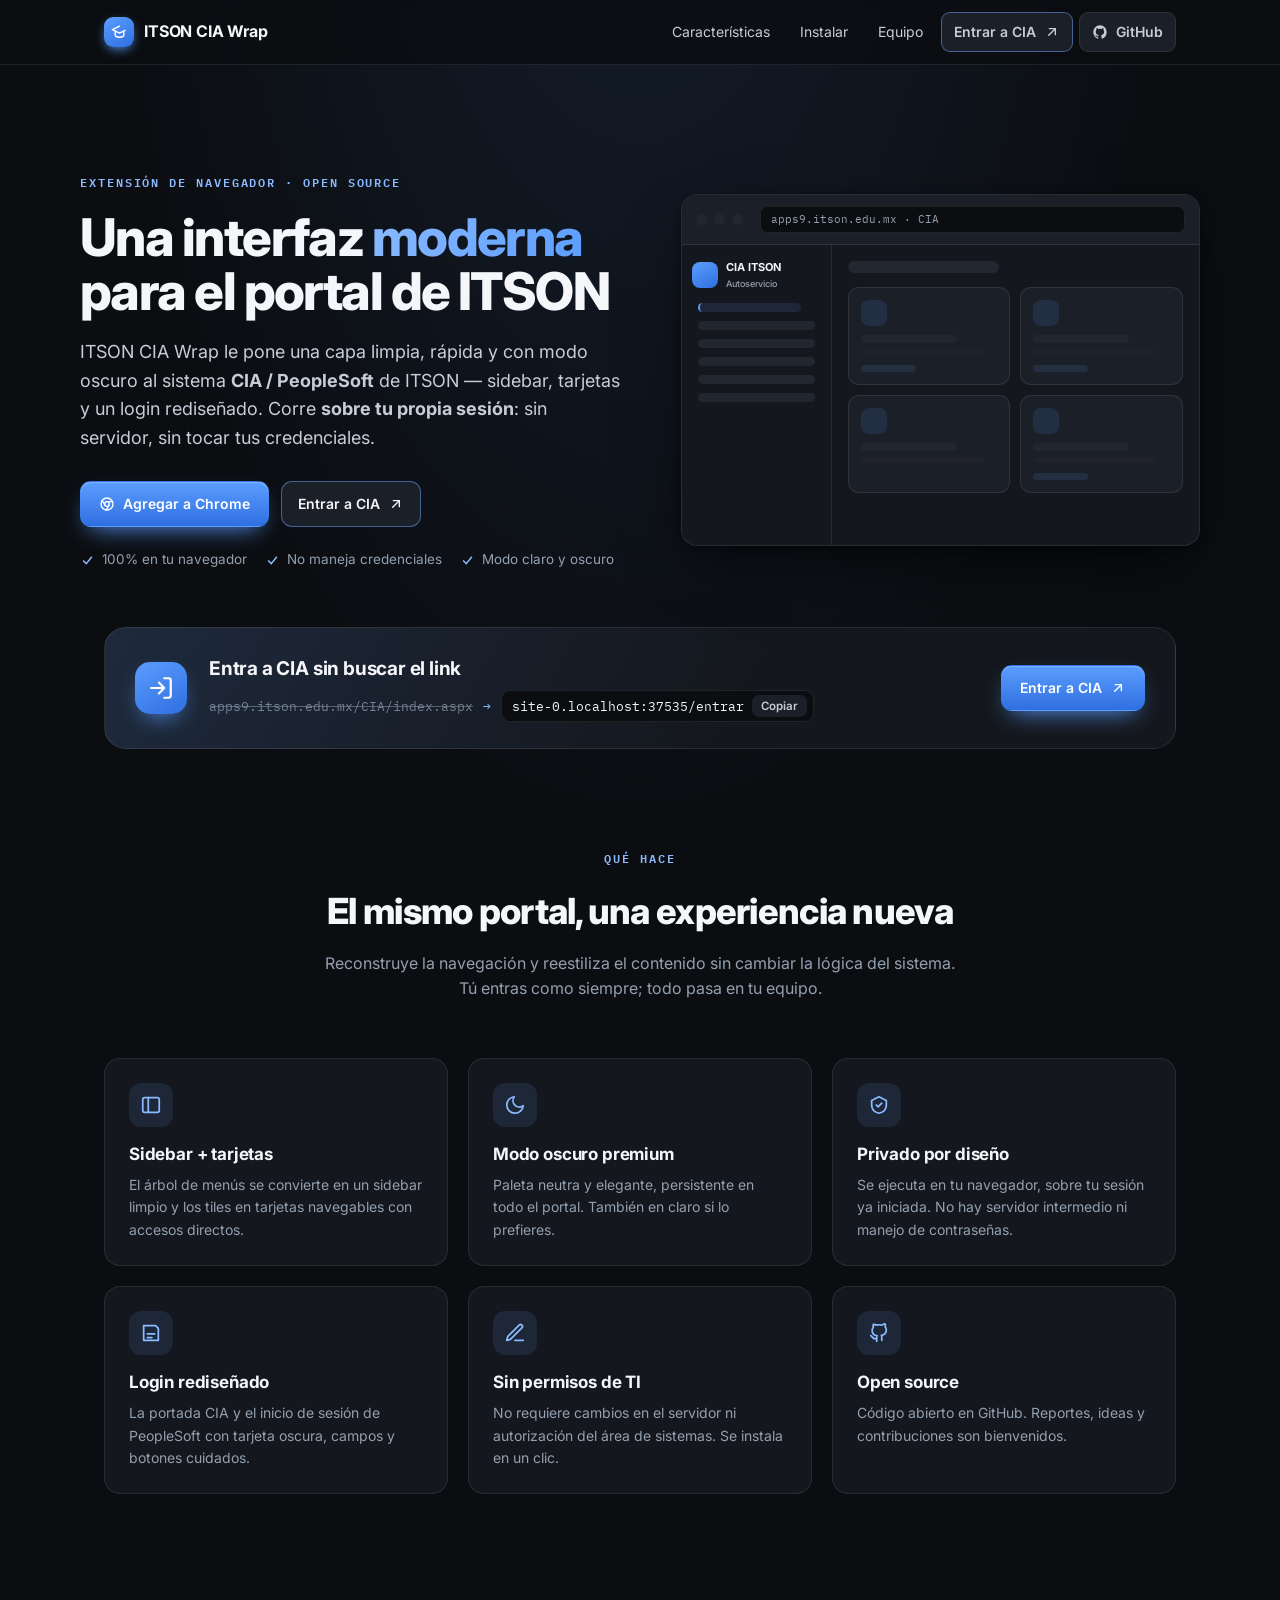
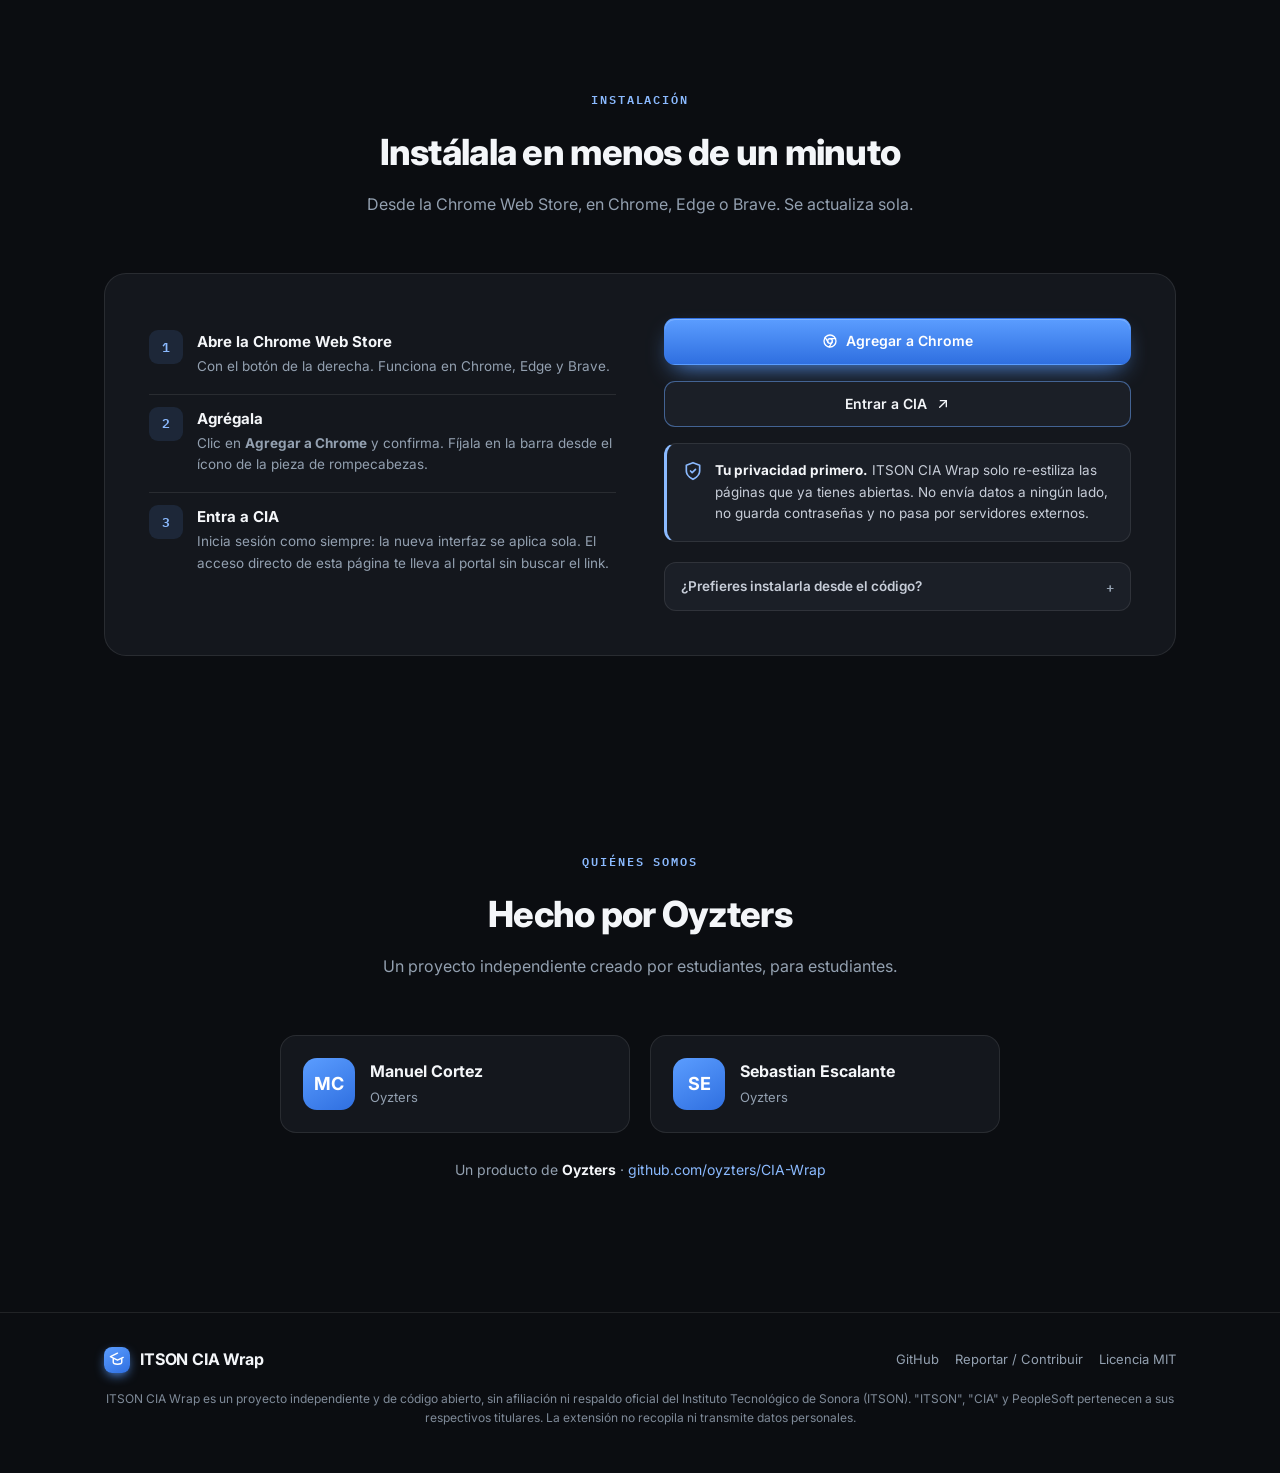
==== index.html @ dd28fa19 "Landing: instalar desde la Chrome Web Store y acceso directo al portal - "Agregar a Chrome" abre la " ====
<!doctype html>
<html lang="es">
<head>
<meta charset="utf-8">
<meta name="viewport" content="width=device-width, initial-scale=1">
<title>ITSON CIA Wrap — Interfaz moderna para el portal de ITSON</title>
<meta name="description" content="Extensión de navegador que le pone una interfaz limpia, rápida y con modo oscuro al sistema CIA / PeopleSoft de ITSON. Corre sobre tu propia sesión: sin servidor, sin credenciales. Open source por Oyzters.">
<meta property="og:title" content="ITSON CIA Wrap — Interfaz moderna para el portal de ITSON">
<meta property="og:description" content="Una capa limpia y con modo oscuro sobre el portal CIA / PeopleSoft de ITSON. 100% en tu navegador, open source.">
<meta property="og:type" content="website">
<meta property="og:url" content="https://cia.potronet.com/">
<link rel="canonical" href="https://cia.potronet.com/">
<link rel="preconnect" href="https://fonts.googleapis.com">
<link rel="preconnect" href="https://fonts.gstatic.com" crossorigin>
<link href="https://fonts.googleapis.com/css2?family=Inter:wght@400;500;600;700;800&family=IBM+Plex+Mono:wght@500;600&display=swap" rel="stylesheet">
<style>
  :root{
    --bg:#0b0d11; --surface:#14171d; --surface2:#1b1f27; --surface3:#22262f;
    --ink:#f4f6f9; --ink2:#c7cdd8; --muted:#93a0b0; --line:rgba(255,255,255,.09); --line2:rgba(255,255,255,.16);
    --brand:#5b9dff; --brand2:#8bbaff; --brand-deep:#2f6fe0; --soft:rgba(91,157,255,.12);
    --ok:#8bbaff;
    --radius:16px;
    --sans:'Inter',system-ui,-apple-system,'Segoe UI',Roboto,sans-serif;
    --mono:'IBM Plex Mono',ui-monospace,Menlo,Consolas,monospace;
    --shadow:0 2px 8px rgba(0,0,0,.4), 0 24px 60px -18px rgba(0,0,0,.7);
  }
  *{box-sizing:border-box}
  html{scroll-behavior:smooth}
  body{margin:0; background:var(--bg); color:var(--ink); font-family:var(--sans); line-height:1.6;
    -webkit-font-smoothing:antialiased; overflow-x:hidden;
    background-image:radial-gradient(60% 50% at 50% -8%, rgba(91,157,255,.12), transparent 70%);}
  a{color:inherit; text-decoration:none}
  .wrap{max-width:1120px; margin:0 auto; padding-inline:24px}
  .eyebrow{font-family:var(--mono); font-size:12px; font-weight:600; letter-spacing:.16em; text-transform:uppercase; color:var(--brand2)}

  /* nav */
  header.nav{position:sticky; top:0; z-index:50; backdrop-filter:blur(10px);
    background:color-mix(in srgb, var(--bg) 82%, transparent); border-bottom:1px solid var(--line)}
  .nav-in{display:flex; align-items:center; gap:16px; height:64px}
  .brand{display:flex; align-items:center; gap:10px; font-weight:700; letter-spacing:-.01em; font-size:16px}
  .brand .mk{width:30px; height:30px; border-radius:9px; display:grid; place-items:center; color:#fff;
    background:linear-gradient(150deg,var(--brand),var(--brand-deep)); box-shadow:0 4px 12px -3px var(--brand)}
  .brand .mk svg{width:17px;height:17px}
  .nav-links{margin-left:auto; display:flex; align-items:center; gap:6px}
  .nav-links a{padding:8px 12px; border-radius:9px; font-size:14px; color:var(--ink2)}
  .nav-links a:hover{background:var(--surface2); color:var(--ink)}
  .btn{display:inline-flex; align-items:center; gap:8px; border-radius:11px; font-weight:600; font-size:14px; cursor:pointer; border:1px solid transparent; transition:transform .12s, filter .12s, background .12s, border-color .12s}
  .btn svg{width:16px;height:16px}
  .btn-primary{background:linear-gradient(180deg,var(--brand),var(--brand-deep)); color:#fff; padding:11px 18px;
    box-shadow:0 10px 24px -10px var(--brand), inset 0 1px 0 rgba(255,255,255,.22)}
  .btn-primary:hover{filter:brightness(1.06); transform:translateY(-1px)}
  .btn-ghost{background:var(--surface2); color:var(--ink); border-color:var(--line); padding:11px 16px}
  .btn-ghost:hover{border-color:var(--line2)}

  /* hero */
  .hero{padding:104px 0 84px; display:grid; grid-template-columns:1.05fr 1fr; gap:56px; align-items:center}
  .hero h1{font-size:clamp(32px,4.6vw,52px); line-height:1.05; letter-spacing:-.03em; margin:16px 0 0; font-weight:800; text-wrap:balance}
  .hero h1 .g{background:linear-gradient(120deg,var(--brand2),var(--brand)); -webkit-background-clip:text; background-clip:text; color:transparent}
  .hero p.lead{color:var(--ink2); font-size:18px; margin:18px 0 28px; max-width:52ch}
  .hero .cta{display:flex; gap:12px; flex-wrap:wrap}
  .hero .tags{display:flex; gap:18px; flex-wrap:wrap; margin-top:22px; color:var(--muted); font-size:13.5px}
  .hero .tags span{display:inline-flex; align-items:center; gap:7px}
  .hero .tags svg{width:15px; height:15px; color:var(--ok)}

  /* mockup */
  .mock{background:var(--surface); border:1px solid var(--line); border-radius:16px; overflow:hidden; box-shadow:var(--shadow)}
  .mock .bar{display:flex; align-items:center; gap:7px; padding:11px 14px; border-bottom:1px solid var(--line); background:var(--surface2)}
  .mock .bar i{width:11px;height:11px;border-radius:50%;background:var(--surface3); display:block}
  .mock .bar .url{margin-left:10px; font-family:var(--mono); font-size:11px; color:var(--muted); background:var(--bg); border:1px solid var(--line); border-radius:7px; padding:4px 10px; flex:1}
  .mock .app{display:grid; grid-template-columns:150px 1fr; min-height:300px}
  .mock .side{border-right:1px solid var(--line); padding:14px 10px; background:var(--surface)}
  .mock .side .b{display:flex; align-items:center; gap:8px; margin-bottom:12px}
  .mock .side .b .l{width:26px;height:26px;border-radius:8px;background:linear-gradient(150deg,var(--brand),var(--brand-deep))}
  .mock .side .b .t{font-size:11px;font-weight:700}
  .mock .side .b .t small{display:block; color:var(--muted); font-weight:500; font-size:9px}
  .mock .side .i{height:9px; border-radius:5px; background:var(--surface3); margin:9px 6px}
  .mock .side .i.on{background:var(--soft); border-left:2px solid var(--brand); width:80%}
  .mock .main{padding:16px}
  .mock .main .h{height:12px; width:45%; border-radius:6px; background:var(--surface3); margin-bottom:14px}
  .mock .cards{display:grid; grid-template-columns:1fr 1fr; gap:10px}
  .mock .card{background:var(--surface2); border:1px solid var(--line); border-radius:11px; padding:12px}
  .mock .card .ic{width:26px;height:26px;border-radius:8px;background:var(--soft); margin-bottom:9px}
  .mock .card .l1{height:8px;width:70%;border-radius:4px;background:var(--surface3); margin-bottom:6px}
  .mock .card .l2{height:6px;width:90%;border-radius:4px;background:var(--surface3); opacity:.6}
  .mock .card .chip{height:7px;width:40%;border-radius:4px;background:var(--soft); margin-top:10px}

  /* sections */
  section{padding:96px 0}
  .sec-head{text-align:center; max-width:640px; margin:0 auto 56px}
  .sec-head h2{font-size:clamp(26px,3.4vw,36px); letter-spacing:-.02em; margin:12px 0 10px; font-weight:800; text-wrap:balance}
  .sec-head p{color:var(--muted); font-size:16px; margin:0}

  .features{display:grid; grid-template-columns:repeat(3,1fr); gap:20px}
  .feat{background:var(--surface); border:1px solid var(--line); border-radius:var(--radius); padding:24px; transition:border-color .15s, transform .15s}
  .feat:hover{border-color:var(--line2); transform:translateY(-3px)}
  .feat .fi{width:44px; height:44px; border-radius:12px; display:grid; place-items:center; background:var(--soft); color:var(--brand2); margin-bottom:14px}
  .feat .fi svg{width:22px; height:22px}
  .feat h3{margin:0 0 6px; font-size:17px; letter-spacing:-.01em}
  .feat p{margin:0; color:var(--muted); font-size:14px}

  /* install */
  .install{background:var(--surface); border:1px solid var(--line); border-radius:22px; padding:44px; display:grid; grid-template-columns:1fr 1fr; gap:48px}
  .steps{counter-reset:s; display:flex; flex-direction:column; gap:4px}
  .step{display:grid; grid-template-columns:34px 1fr; gap:14px; padding:12px 0; border-top:1px solid var(--line)}
  .step:first-child{border-top:none}
  .step::before{counter-increment:s; content:counter(s); font-family:var(--mono); font-weight:600; font-size:13px; color:var(--brand2);
    width:34px; height:34px; display:grid; place-items:center; background:var(--soft); border-radius:9px}
  .step h4{margin:0 0 2px; font-size:15px}
  .step p{margin:0; color:var(--muted); font-size:13.5px}
  .step code{font-family:var(--mono); font-size:12px; background:var(--bg); border:1px solid var(--line); border-radius:6px; padding:1px 6px; color:var(--brand2)}
  .install .aside{display:flex; flex-direction:column; justify-content:center; gap:16px}
  .install .note{display:flex; gap:12px; background:var(--surface2); border:1px solid var(--line); border-left:3px solid var(--ok); border-radius:12px; padding:16px}
  .install .note svg{width:20px;height:20px;color:var(--ok); flex:0 0 auto; margin-top:1px}
  .install .note p{margin:0; font-size:13.5px; color:var(--ink2)}
  .install .note b{color:var(--ink)}

  /* team */
  .team{display:grid; grid-template-columns:repeat(2,1fr); gap:20px; max-width:720px; margin:0 auto}
  .member{background:var(--surface); border:1px solid var(--line); border-radius:var(--radius); padding:22px; display:flex; align-items:center; gap:15px}
  .member .av{width:52px; height:52px; border-radius:14px; display:grid; place-items:center; font-weight:700; font-size:18px; color:#fff;
    background:linear-gradient(150deg,var(--brand),var(--brand-deep))}
  .member h4{margin:0; font-size:16px}
  .member span{color:var(--muted); font-size:13px}
  .oyz{text-align:center; margin-top:26px; color:var(--muted); font-size:14px}
  .oyz b{color:var(--ink)}

  /* acceso directo al portal */
  .btn-portal{background:var(--surface2); color:var(--ink); border-color:color-mix(in srgb, var(--brand) 45%, var(--line)); padding:11px 16px}
  .btn-portal:hover{border-color:var(--brand); background:color-mix(in srgb, var(--brand) 12%, var(--surface2))}
  .launch{margin-top:-28px; background:linear-gradient(120deg, color-mix(in srgb, var(--brand) 14%, var(--surface)), var(--surface) 60%);
    border:1px solid var(--line); border-radius:22px; padding:26px 30px; display:grid; grid-template-columns:auto 1fr auto; gap:22px; align-items:center}
  .launch .lk{width:52px; height:52px; border-radius:15px; display:grid; place-items:center; color:#fff;
    background:linear-gradient(150deg,var(--brand),var(--brand-deep)); box-shadow:0 10px 24px -10px var(--brand)}
  .launch .lk svg{width:26px; height:26px}
  .launch h3{margin:0 0 6px; font-size:19px; letter-spacing:-.01em}
  .launch .urls{display:flex; align-items:center; gap:10px; flex-wrap:wrap; font-family:var(--mono); font-size:12.5px; color:var(--muted)}
  .launch .urls s{opacity:.75; text-decoration-color:color-mix(in srgb, var(--muted) 70%, transparent); overflow-wrap:anywhere}
  .launch .urls .to{color:var(--brand2)}
  .launch .short{display:inline-flex; align-items:center; gap:8px; background:var(--bg); border:1px solid var(--line); border-radius:9px; padding:4px 6px 4px 10px; color:var(--ink)}
  .launch .copy{border:0; background:var(--surface2); color:var(--ink2); border-radius:7px; padding:4px 9px; font:600 11.5px var(--sans); cursor:pointer}
  .launch .copy:hover{color:var(--ink)}
  .launch .acts{display:flex; gap:10px; flex-wrap:wrap; justify-content:flex-end}

  /* instalación desde el código (secundaria) */
  details.dev{margin-top:4px; border:1px solid var(--line); border-radius:12px; background:var(--surface2)}
  details.dev summary{cursor:pointer; list-style:none; padding:13px 16px; font-size:13.5px; font-weight:600; color:var(--ink2); display:flex; align-items:center; gap:8px}
  details.dev summary::-webkit-details-marker{display:none}
  details.dev summary::after{content:"+"; margin-left:auto; font-family:var(--mono); color:var(--muted)}
  details.dev[open] summary::after{content:"\2212"}
  details.dev .dev-b{padding:0 16px 14px; color:var(--muted); font-size:13px}
  details.dev ol{margin:0 0 10px; padding-left:18px}
  details.dev li{margin:3px 0}
  details.dev code{font-family:var(--mono); font-size:12px; background:var(--bg); border:1px solid var(--line); border-radius:6px; padding:1px 6px; color:var(--brand2)}
  details.dev a{color:var(--brand2)}

  /* footer */
  footer{border-top:1px solid var(--line); padding:34px 0 46px; margin-top:20px}
  .foot{display:flex; align-items:center; gap:16px; flex-wrap:wrap; color:var(--muted); font-size:13px}
  .foot .brand{color:var(--ink)}
  .foot a:hover{color:var(--ink)}
  .foot .sp{flex:1}
  .disclaimer{max-width:1120px; margin:16px auto 0; padding:0 24px; color:var(--muted); font-size:12px; line-height:1.6; text-align:center; opacity:.85}

  @media (max-width:880px){
    section{padding:64px 0}
    .hero{grid-template-columns:1fr; gap:34px; padding:52px 0 44px}
    .hero p.lead{font-size:16.5px}
    .hero .cta{flex-direction:column}
    .hero .cta .btn{width:100%; justify-content:center; padding-top:14px; padding-bottom:14px}
    .features{grid-template-columns:1fr}
    .install{grid-template-columns:1fr; padding:26px; gap:26px}
    .install .aside .btn{justify-content:center}
    .team{grid-template-columns:1fr}
    .launch{grid-template-columns:1fr; margin-top:0; padding:22px}
    .launch .acts{justify-content:stretch}
    .launch .acts .btn{flex:1; justify-content:center}
    .sec-head{margin-bottom:34px}
    .nav-links a:not(.btn){display:none}
    .nav-links a.btn-ghost{display:none}   /* en móvil la barra deja solo "Entrar" */
    .foot{justify-content:center; text-align:center; gap:10px 18px}
    .foot .sp{display:none}
  }
  @media (max-width:480px){
    .wrap{padding-inline:18px}
    .hero h1{font-size:30px}
    .hero .tags{gap:10px 16px}
    .mock .app{grid-template-columns:120px 1fr}
    .install{border-radius:18px}
  }
  @media (prefers-reduced-motion:reduce){*{transition:none!important; scroll-behavior:auto}}
</style>
</head>
<body>

<header class="nav">
  <div class="wrap nav-in">
    <div class="brand"><span class="mk"><svg viewBox="0 0 24 24" fill="none" stroke="currentColor" stroke-width="2" stroke-linecap="round" stroke-linejoin="round"><path d="M12 3 2 8l10 5 8-4"/><path d="M6 11v5c0 1.5 2.7 2.6 6 2.6s6-1.1 6-2.6v-5"/></svg></span> ITSON&nbsp;CIA&nbsp;Wrap</div>
    <nav class="nav-links">
      <a href="#features">Características</a>
      <a href="#install">Instalar</a>
      <a href="#team">Equipo</a>
      <a class="btn btn-portal" data-portal href="https://apps9.itson.edu.mx/CIA/index.aspx" rel="noopener">Entrar a CIA <svg viewBox="0 0 24 24" fill="none" stroke="currentColor" stroke-width="2" stroke-linecap="round" stroke-linejoin="round"><path d="M7 17 17 7"/><path d="M8 7h9v9"/></svg></a>
      <a class="btn btn-ghost" href="https://github.com/oyzters/CIA-Wrap" target="_blank" rel="noopener"><svg viewBox="0 0 24 24" fill="currentColor"><path d="M12 2C6.5 2 2 6.6 2 12.3c0 4.5 2.9 8.3 6.8 9.7.5.1.7-.2.7-.5v-1.7c-2.8.6-3.4-1.4-3.4-1.4-.4-1.2-1.1-1.5-1.1-1.5-.9-.6.1-.6.1-.6 1 .1 1.5 1 1.5 1 .9 1.6 2.4 1.1 3 .9.1-.7.3-1.1.6-1.4-2.2-.3-4.6-1.1-4.6-5 0-1.1.4-2 1-2.7-.1-.3-.4-1.3.1-2.7 0 0 .8-.3 2.7 1a9.4 9.4 0 0 1 5 0c1.9-1.3 2.7-1 2.7-1 .5 1.4.2 2.4.1 2.7.6.7 1 1.6 1 2.7 0 3.9-2.3 4.7-4.6 5 .4.3.7.9.7 1.9v2.8c0 .3.2.6.7.5A10.3 10.3 0 0 0 22 12.3C22 6.6 17.5 2 12 2z"/></svg>GitHub</a>
    </nav>
  </div>
</header>

<main>
  <!-- HERO -->
  <section class="wrap hero">
    <div>
      <span class="eyebrow">Extensión de navegador · Open source</span>
      <h1>Una interfaz <span class="g">moderna</span> para el portal de ITSON</h1>
      <p class="lead">ITSON CIA Wrap le pone una capa limpia, rápida y con modo oscuro al sistema <strong>CIA / PeopleSoft</strong> de ITSON — sidebar, tarjetas y un login rediseñado. Corre <strong>sobre tu propia sesión</strong>: sin servidor, sin tocar tus credenciales.</p>
      <div class="cta">
        <a class="btn btn-primary" data-store href="https://chromewebstore.google.com/search/ITSON%20CIA%20Wrap" target="_blank" rel="noopener"><svg viewBox="0 0 24 24" fill="none" stroke="currentColor" stroke-width="2" stroke-linecap="round" stroke-linejoin="round"><circle cx="12" cy="12" r="9"/><circle cx="12" cy="12" r="3.5"/><path d="M12 8.5h8.5M8.97 13.75 4.7 6.4M15.03 13.75 10.8 21"/></svg>Agregar a Chrome</a>
        <a class="btn btn-portal" data-portal href="https://apps9.itson.edu.mx/CIA/index.aspx" rel="noopener">Entrar a CIA <svg viewBox="0 0 24 24" fill="none" stroke="currentColor" stroke-width="2" stroke-linecap="round" stroke-linejoin="round"><path d="M7 17 17 7"/><path d="M8 7h9v9"/></svg></a>
      </div>
      <div class="tags">
        <span><svg viewBox="0 0 24 24" fill="none" stroke="currentColor" stroke-width="2.4"><path d="m5 12 5 5 9-11"/></svg>100% en tu navegador</span>
        <span><svg viewBox="0 0 24 24" fill="none" stroke="currentColor" stroke-width="2.4"><path d="m5 12 5 5 9-11"/></svg>No maneja credenciales</span>
        <span><svg viewBox="0 0 24 24" fill="none" stroke="currentColor" stroke-width="2.4"><path d="m5 12 5 5 9-11"/></svg>Modo claro y oscuro</span>
      </div>
    </div>

    <div class="mock" aria-hidden="true">
      <div class="bar"><i></i><i></i><i></i><span class="url">apps9.itson.edu.mx · CIA</span></div>
      <div class="app">
        <div class="side">
          <div class="b"><span class="l"></span><span class="t">CIA ITSON<small>Autoservicio</small></span></div>
          <div class="i on"></div><div class="i"></div><div class="i"></div><div class="i"></div><div class="i"></div><div class="i"></div>
        </div>
        <div class="main">
          <div class="h"></div>
          <div class="cards">
            <div class="card"><div class="ic"></div><div class="l1"></div><div class="l2"></div><div class="chip"></div></div>
            <div class="card"><div class="ic"></div><div class="l1"></div><div class="l2"></div><div class="chip"></div></div>
            <div class="card"><div class="ic"></div><div class="l1"></div><div class="l2"></div></div>
            <div class="card"><div class="ic"></div><div class="l1"></div><div class="l2"></div><div class="chip"></div></div>
          </div>
        </div>
      </div>
    </div>
  </section>

  <!-- ACCESO DIRECTO -->
  <section class="wrap" style="padding-top:0; padding-bottom:0">
    <div class="launch">
      <span class="lk"><svg viewBox="0 0 24 24" fill="none" stroke="currentColor" stroke-width="2" stroke-linecap="round" stroke-linejoin="round"><path d="M15 3h4a2 2 0 0 1 2 2v14a2 2 0 0 1-2 2h-4"/><path d="M10 17l5-5-5-5M15 12H3"/></svg></span>
      <div>
        <h3>Entra a CIA sin buscar el link</h3>
        <div class="urls"><s>apps9.itson.edu.mx/CIA/index.aspx</s><span class="to">→</span><span class="short"><span data-short>cia.potronet.com/entrar</span><button class="copy" type="button" data-copy>Copiar</button></span></div>
      </div>
      <div class="acts"><a class="btn btn-primary" data-portal href="https://apps9.itson.edu.mx/CIA/index.aspx" rel="noopener">Entrar a CIA <svg viewBox="0 0 24 24" fill="none" stroke="currentColor" stroke-width="2" stroke-linecap="round" stroke-linejoin="round"><path d="M7 17 17 7"/><path d="M8 7h9v9"/></svg></a></div>
    </div>
  </section>

  <!-- FEATURES -->
  <section id="features" class="wrap">
    <div class="sec-head">
      <span class="eyebrow">Qué hace</span>
      <h2>El mismo portal, una experiencia nueva</h2>
      <p>Reconstruye la navegación y reestiliza el contenido sin cambiar la lógica del sistema. Tú entras como siempre; todo pasa en tu equipo.</p>
    </div>
    <div class="features">
      <div class="feat"><div class="fi"><svg viewBox="0 0 24 24" fill="none" stroke="currentColor" stroke-width="1.9" stroke-linecap="round" stroke-linejoin="round"><rect x="3" y="4" width="18" height="16" rx="2"/><path d="M9 4v16"/></svg></div><h3>Sidebar + tarjetas</h3><p>El árbol de menús se convierte en un sidebar limpio y los tiles en tarjetas navegables con accesos directos.</p></div>
      <div class="feat"><div class="fi"><svg viewBox="0 0 24 24" fill="none" stroke="currentColor" stroke-width="1.9" stroke-linecap="round" stroke-linejoin="round"><path d="M21 12.8A9 9 0 1 1 11.2 3a7 7 0 0 0 9.8 9.8z"/></svg></div><h3>Modo oscuro premium</h3><p>Paleta neutra y elegante, persistente en todo el portal. También en claro si lo prefieres.</p></div>
      <div class="feat"><div class="fi"><svg viewBox="0 0 24 24" fill="none" stroke="currentColor" stroke-width="1.9" stroke-linecap="round" stroke-linejoin="round"><path d="M12 3l8 4v5c0 5-3.5 8-8 9-4.5-1-8-4-8-9V7z"/><path d="m9 12 2 2 4-4"/></svg></div><h3>Privado por diseño</h3><p>Se ejecuta en tu navegador, sobre tu sesión ya iniciada. No hay servidor intermedio ni manejo de contraseñas.</p></div>
      <div class="feat"><div class="fi"><svg viewBox="0 0 24 24" fill="none" stroke="currentColor" stroke-width="1.9" stroke-linecap="round" stroke-linejoin="round"><path d="M4 4h13l3 3v13H4z"/><path d="M8 13h8M8 17h5"/></svg></div><h3>Login rediseñado</h3><p>La portada CIA y el inicio de sesión de PeopleSoft con tarjeta oscura, campos y botones cuidados.</p></div>
      <div class="feat"><div class="fi"><svg viewBox="0 0 24 24" fill="none" stroke="currentColor" stroke-width="1.9" stroke-linecap="round" stroke-linejoin="round"><path d="M12 20h9"/><path d="M16.5 3.5a2.1 2.1 0 0 1 3 3L7 19l-4 1 1-4z"/></svg></div><h3>Sin permisos de TI</h3><p>No requiere cambios en el servidor ni autorización del área de sistemas. Se instala en un clic.</p></div>
      <div class="feat"><div class="fi"><svg viewBox="0 0 24 24" fill="none" stroke="currentColor" stroke-width="1.9" stroke-linecap="round" stroke-linejoin="round"><path d="M9 18c-4 1.5-4-2.5-6-3m12 5v-3.5c0-1 .1-1.4-.5-2 2.8-.3 5.5-1.4 5.5-6a4.6 4.6 0 0 0-1.3-3.2 4.3 4.3 0 0 0-.1-3.2s-1-.3-3.4 1.3a11.7 11.7 0 0 0-6 0C6.9 2.3 5.9 2.6 5.9 2.6a4.3 4.3 0 0 0-.1 3.2A4.6 4.6 0 0 0 4.5 9c0 4.6 2.7 5.7 5.5 6-.6.6-.6 1.2-.5 2V21"/></svg></div><h3>Open source</h3><p>Código abierto en GitHub. Reportes, ideas y contribuciones son bienvenidos.</p></div>
    </div>
  </section>

  <!-- INSTALL -->
  <section id="install" class="wrap">
    <div class="sec-head">
      <span class="eyebrow">Instalación</span>
      <h2>Instálala en menos de un minuto</h2>
      <p>Desde la Chrome Web Store, en Chrome, Edge o Brave. Se actualiza sola.</p>
    </div>
    <div class="install">
      <div class="steps">
        <div class="step"><div><h4>Abre la Chrome Web Store</h4><p>Con el botón de la derecha. Funciona en Chrome, Edge y Brave.</p></div></div>
        <div class="step"><div><h4>Agrégala</h4><p>Clic en <b>Agregar a Chrome</b> y confirma. Fíjala en la barra desde el ícono de la pieza de rompecabezas.</p></div></div>
        <div class="step"><div><h4>Entra a CIA</h4><p>Inicia sesión como siempre: la nueva interfaz se aplica sola. El acceso directo de esta página te lleva al portal sin buscar el link.</p></div></div>
      </div>
      <div class="aside">
        <a class="btn btn-primary" data-store href="https://chromewebstore.google.com/search/ITSON%20CIA%20Wrap" target="_blank" rel="noopener" style="justify-content:center"><svg viewBox="0 0 24 24" fill="none" stroke="currentColor" stroke-width="2" stroke-linecap="round" stroke-linejoin="round"><circle cx="12" cy="12" r="9"/><circle cx="12" cy="12" r="3.5"/><path d="M12 8.5h8.5M8.97 13.75 4.7 6.4M15.03 13.75 10.8 21"/></svg>Agregar a Chrome</a>
        <a class="btn btn-portal" data-portal href="https://apps9.itson.edu.mx/CIA/index.aspx" rel="noopener" style="justify-content:center">Entrar a CIA <svg viewBox="0 0 24 24" fill="none" stroke="currentColor" stroke-width="2" stroke-linecap="round" stroke-linejoin="round"><path d="M7 17 17 7"/><path d="M8 7h9v9"/></svg></a>
        <div class="note">
          <svg viewBox="0 0 24 24" fill="none" stroke="currentColor" stroke-width="2" stroke-linecap="round" stroke-linejoin="round"><path d="M12 22s8-4 8-10V5l-8-3-8 3v7c0 6 8 10 8 10z"/><path d="m9 12 2 2 4-4"/></svg>
          <p><b>Tu privacidad primero.</b> ITSON CIA Wrap solo re-estiliza las páginas que ya tienes abiertas. No envía datos a ningún lado, no guarda contraseñas y no pasa por servidores externos.</p>
        </div>
        <details class="dev">
          <summary>¿Prefieres instalarla desde el código?</summary>
          <div class="dev-b">
            <ol>
              <li>Descarga el repo desde <a href="https://github.com/oyzters/CIA-Wrap" target="_blank" rel="noopener">GitHub</a> y descomprímelo.</li>
              <li>Ve a <code>chrome://extensions</code> y activa el <b>modo desarrollador</b>.</li>
              <li><b>Cargar descomprimida</b> → carpeta <code>extension/</code>.</li>
            </ol>
            Útil para probar cambios antes de que lleguen a la tienda.
          </div>
        </details>
      </div>
    </div>
  </section>

  <!-- TEAM -->
  <section id="team" class="wrap">
    <div class="sec-head">
      <span class="eyebrow">Quiénes somos</span>
      <h2>Hecho por Oyzters</h2>
      <p>Un proyecto independiente creado por estudiantes, para estudiantes.</p>
    </div>
    <div class="team">
      <div class="member"><div class="av">MC</div><div><h4>Manuel Cortez</h4><span>Oyzters</span></div></div>
      <div class="member"><div class="av">SE</div><div><h4>Sebastian Escalante</h4><span>Oyzters</span></div></div>
    </div>
    <p class="oyz">Un producto de <b>Oyzters</b> · <a href="https://github.com/oyzters/CIA-Wrap" target="_blank" rel="noopener" style="color:var(--brand2)">github.com/oyzters/CIA-Wrap</a></p>
  </section>
</main>

<footer>
  <div class="wrap foot">
    <span class="brand"><span class="mk" style="width:26px;height:26px;border-radius:8px;display:inline-grid;place-items:center;color:#fff;background:linear-gradient(150deg,var(--brand),var(--brand-deep))"><svg viewBox="0 0 24 24" width="15" height="15" fill="none" stroke="currentColor" stroke-width="2" stroke-linecap="round" stroke-linejoin="round"><path d="M12 3 2 8l10 5 8-4"/><path d="M6 11v5c0 1.5 2.7 2.6 6 2.6s6-1.1 6-2.6v-5"/></svg></span> ITSON CIA Wrap</span>
    <span class="sp"></span>
    <a href="https://github.com/oyzters/CIA-Wrap" target="_blank" rel="noopener">GitHub</a>
    <a href="https://github.com/oyzters/CIA-Wrap/issues" target="_blank" rel="noopener">Reportar / Contribuir</a>
    <span>Licencia MIT</span>
  </div>
  <p class="disclaimer">ITSON CIA Wrap es un proyecto independiente y de código abierto, sin afiliación ni respaldo oficial del Instituto Tecnológico de Sonora (ITSON). "ITSON", "CIA" y PeopleSoft pertenecen a sus respectivos titulares. La extensión no recopila ni transmite datos personales.</p>
</footer>

<script>
  /* Enlaces de la landing — una sola fuente de verdad.
     STORE_ID: el ID de la Chrome Web Store (32 letras, sale en la URL de la
     ficha). Mientras esté vacío, "Agregar a Chrome" abre la búsqueda de la
     tienda por nombre, que la encontrará en cuanto se publique. */
  var STORE_ID = '';
  var STORE_URL = STORE_ID ? 'https://chromewebstore.google.com/detail/' + STORE_ID : 'https://chromewebstore.google.com/search/ITSON%20CIA%20Wrap';
  var PORTAL_URL = 'https://apps9.itson.edu.mx/CIA/index.aspx';

  document.querySelectorAll('[data-store]').forEach(function(a){ a.href = STORE_URL; });
  document.querySelectorAll('[data-portal]').forEach(function(a){ a.href = PORTAL_URL; });

  // link corto = esta misma landing + /entrar (vale en cualquier dominio donde se publique)
  var base = location.origin + location.pathname.replace(/index\.html$/, '').replace(/\/?$/, '/');
  var short = /^https?:$/.test(location.protocol) ? (base + 'entrar').replace(/^https?:\/\//, '') : 'cia.potronet.com/entrar';
  document.querySelectorAll('[data-short]').forEach(function(el){ el.textContent = short; });
  document.querySelectorAll('[data-copy]').forEach(function(b){
    b.addEventListener('click', function(){
      var done = function(){ b.textContent = 'Copiado'; setTimeout(function(){ b.textContent = 'Copiar'; }, 1600); };
      if (navigator.clipboard) navigator.clipboard.writeText('https://' + short).then(done, done); else done();
    });
  });
</script>
</body>
</html>
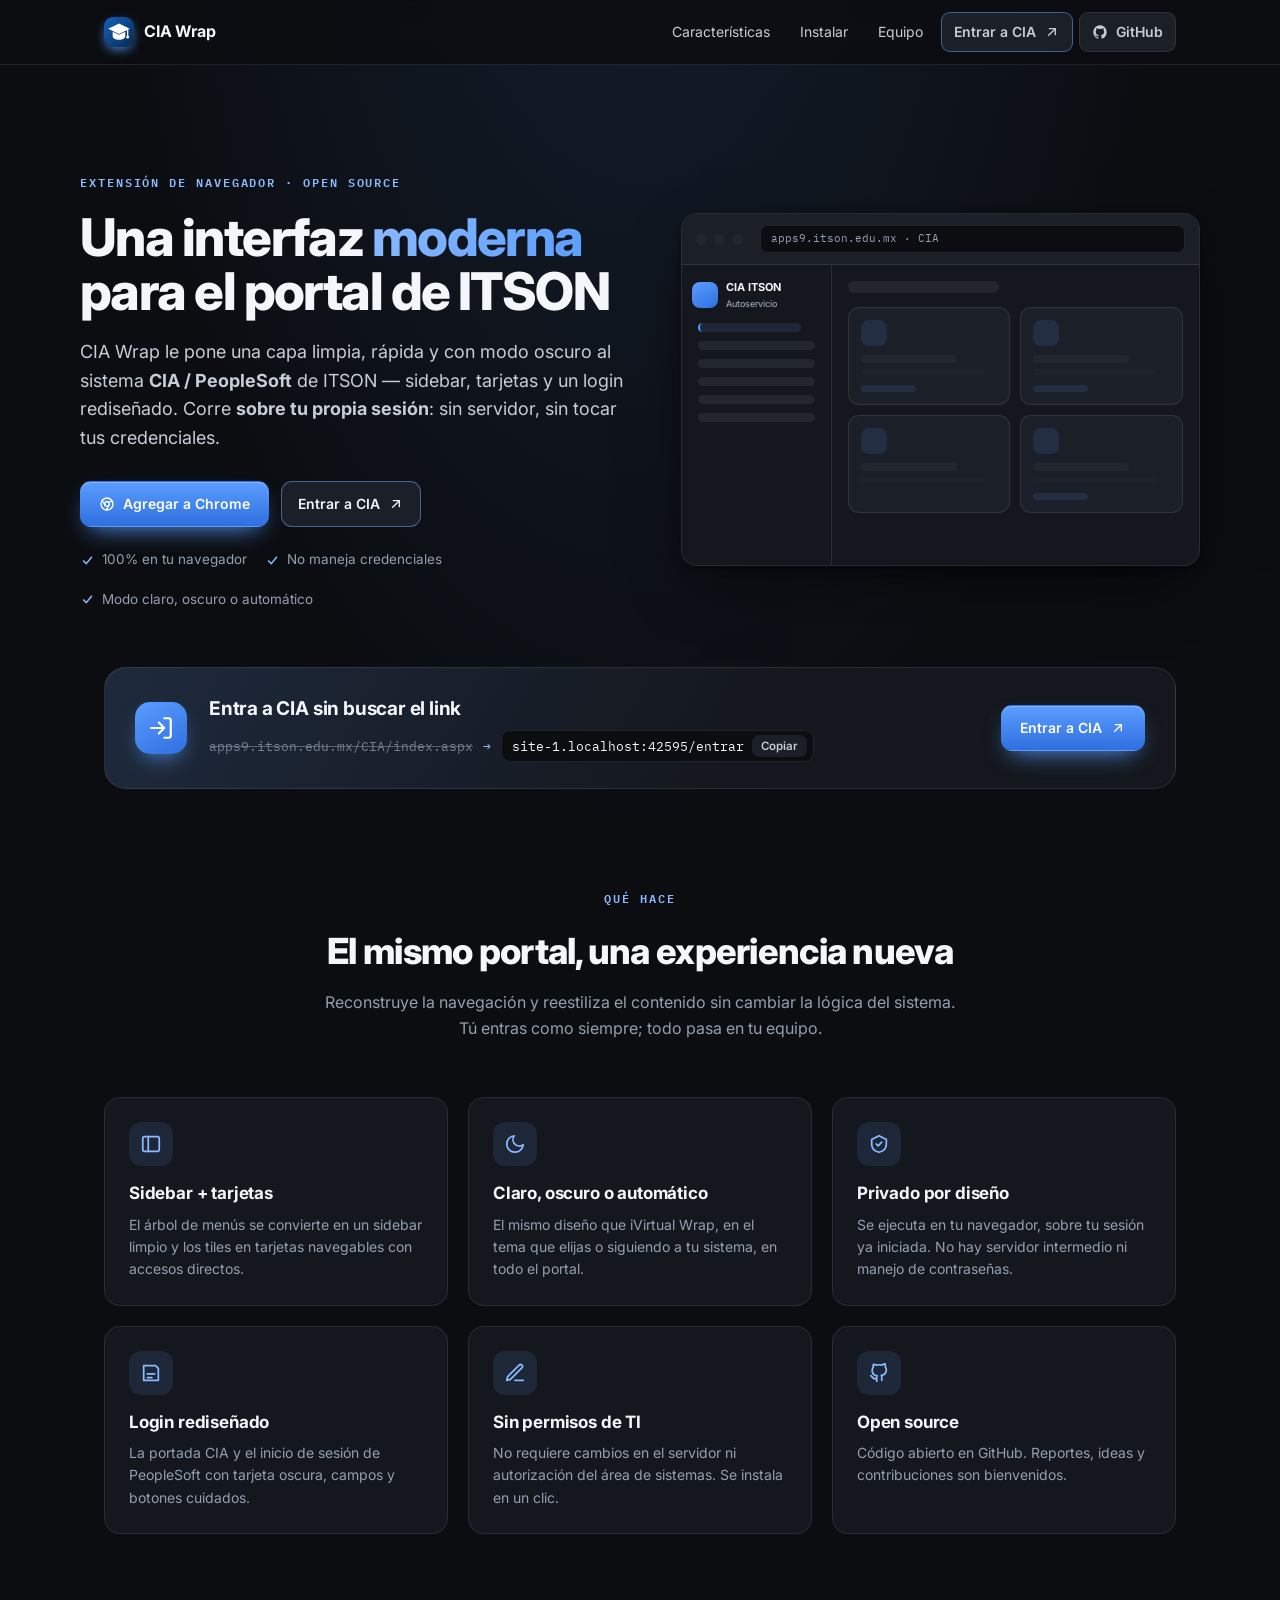
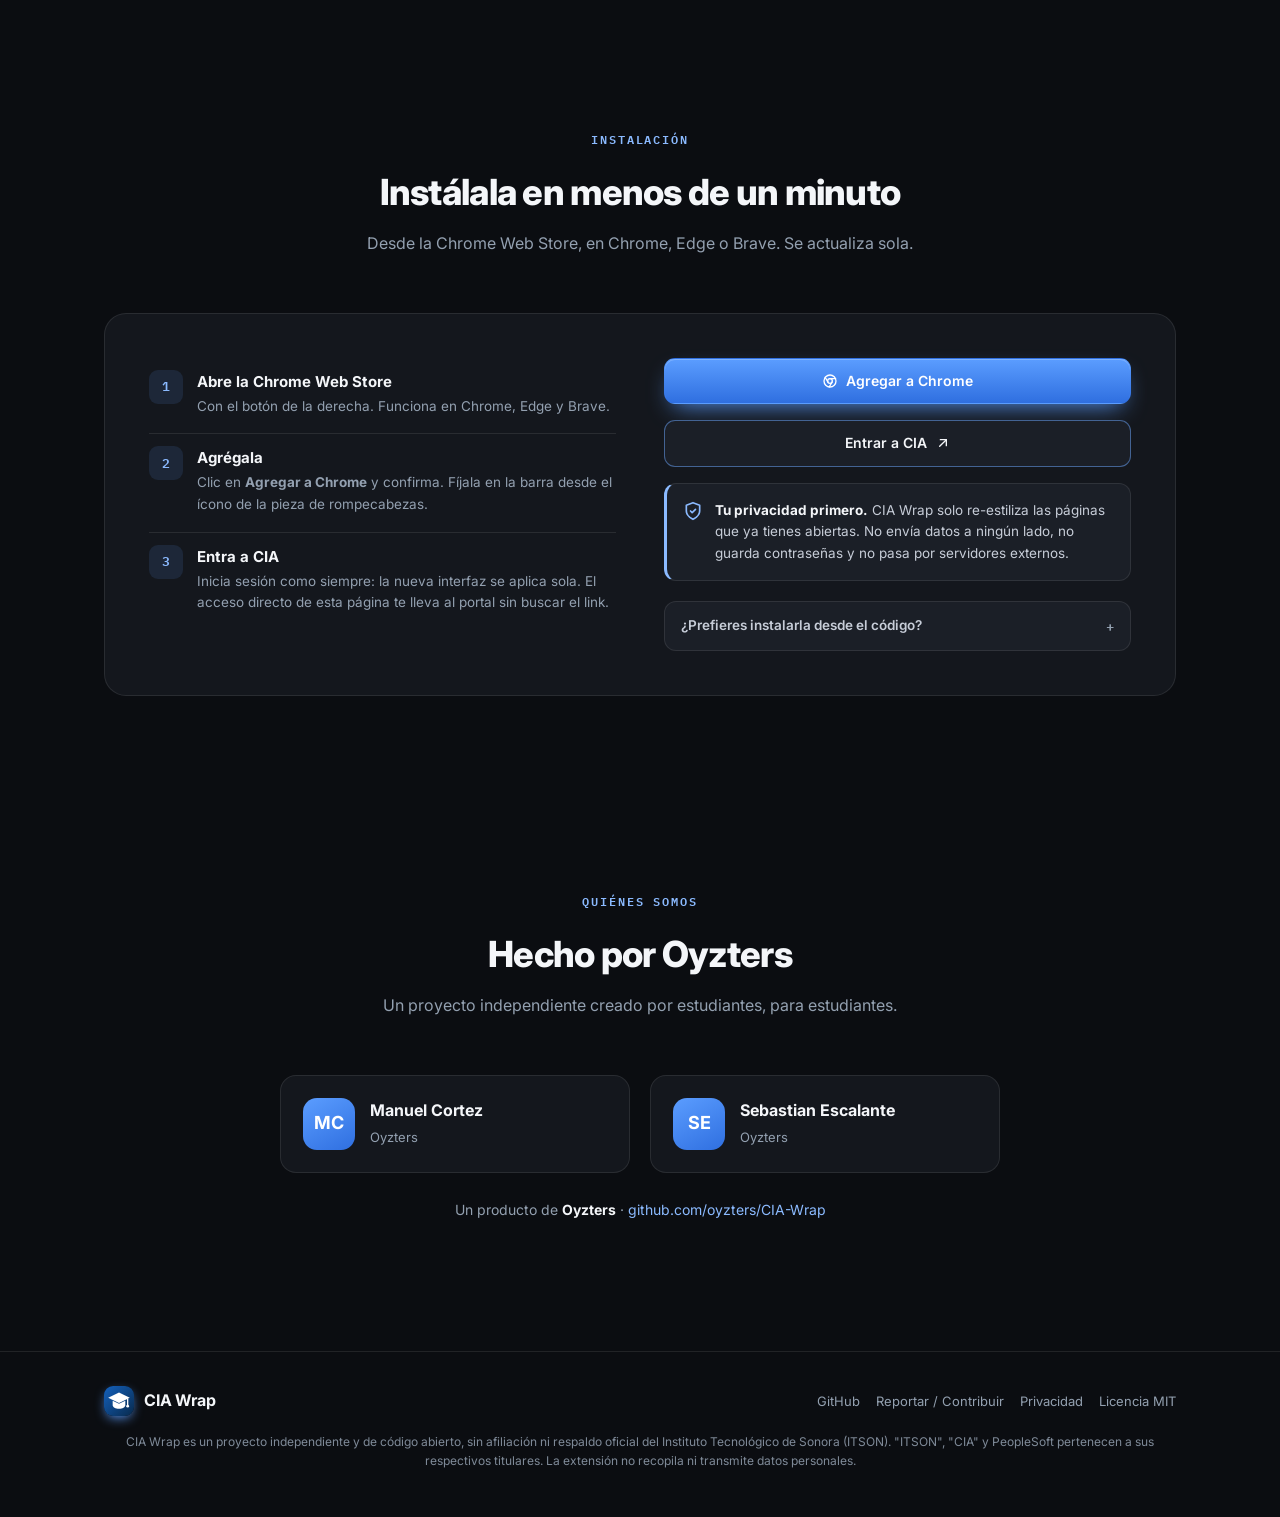
==== commit f3cd3a12: "CIA Wrap 1.0.0: lista para la Chrome Web Store Extensión - Nombre CIA Wrap (sin "ITSON": la tienda r" ====
--- a/index.html
+++ b/index.html
@@ -3,13 +3,19 @@
 <head>
 <meta charset="utf-8">
 <meta name="viewport" content="width=device-width, initial-scale=1">
-<title>ITSON CIA Wrap — Interfaz moderna para el portal de ITSON</title>
+<title>CIA Wrap — Interfaz moderna para el portal CIA del ITSON</title>
 <meta name="description" content="Extensión de navegador que le pone una interfaz limpia, rápida y con modo oscuro al sistema CIA / PeopleSoft de ITSON. Corre sobre tu propia sesión: sin servidor, sin credenciales. Open source por Oyzters.">
-<meta property="og:title" content="ITSON CIA Wrap — Interfaz moderna para el portal de ITSON">
+<meta property="og:title" content="CIA Wrap — Interfaz moderna para el portal CIA del ITSON">
 <meta property="og:description" content="Una capa limpia y con modo oscuro sobre el portal CIA / PeopleSoft de ITSON. 100% en tu navegador, open source.">
 <meta property="og:type" content="website">
 <meta property="og:url" content="https://cia.potronet.com/">
 <link rel="canonical" href="https://cia.potronet.com/">
+<meta property="og:image" content="https://raw.githubusercontent.com/oyzters/CIA-Wrap/main/extension/icons/icon-512.png">
+<meta name="twitter:card" content="summary">
+<meta name="theme-color" content="#0b5cad">
+<link rel="icon" type="image/svg+xml" href="extension/icons/icon.svg">
+<link rel="icon" type="image/png" sizes="32x32" href="extension/icons/icon-32.png">
+<link rel="apple-touch-icon" href="extension/icons/icon-512.png">
 <link rel="preconnect" href="https://fonts.googleapis.com">
 <link rel="preconnect" href="https://fonts.gstatic.com" crossorigin>
 <link href="https://fonts.googleapis.com/css2?family=Inter:wght@400;500;600;700;800&family=IBM+Plex+Mono:wght@500;600&display=swap" rel="stylesheet">
@@ -38,8 +44,8 @@
     background:color-mix(in srgb, var(--bg) 82%, transparent); border-bottom:1px solid var(--line)}
   .nav-in{display:flex; align-items:center; gap:16px; height:64px}
   .brand{display:flex; align-items:center; gap:10px; font-weight:700; letter-spacing:-.01em; font-size:16px}
-  .brand .mk{width:30px; height:30px; border-radius:9px; display:grid; place-items:center; color:#fff;
-    background:linear-gradient(150deg,var(--brand),var(--brand-deep)); box-shadow:0 4px 12px -3px var(--brand)}
+  .brand .mk{width:30px; height:30px; border-radius:9px; display:block;
+    box-shadow:0 4px 12px -3px var(--brand)}
   .brand .mk svg{width:17px;height:17px}
   .nav-links{margin-left:auto; display:flex; align-items:center; gap:6px}
   .nav-links a{padding:8px 12px; border-radius:9px; font-size:14px; color:var(--ink2)}
@@ -194,7 +200,7 @@
 
 <header class="nav">
   <div class="wrap nav-in">
-    <div class="brand"><span class="mk"><svg viewBox="0 0 24 24" fill="none" stroke="currentColor" stroke-width="2" stroke-linecap="round" stroke-linejoin="round"><path d="M12 3 2 8l10 5 8-4"/><path d="M6 11v5c0 1.5 2.7 2.6 6 2.6s6-1.1 6-2.6v-5"/></svg></span> ITSON&nbsp;CIA&nbsp;Wrap</div>
+    <div class="brand"><img class="mk" src="extension/icons/icon.svg" alt="" width="30" height="30"> CIA&nbsp;Wrap</div>
     <nav class="nav-links">
       <a href="#features">Características</a>
       <a href="#install">Instalar</a>
@@ -211,7 +217,7 @@
     <div>
       <span class="eyebrow">Extensión de navegador · Open source</span>
       <h1>Una interfaz <span class="g">moderna</span> para el portal de ITSON</h1>
-      <p class="lead">ITSON CIA Wrap le pone una capa limpia, rápida y con modo oscuro al sistema <strong>CIA / PeopleSoft</strong> de ITSON — sidebar, tarjetas y un login rediseñado. Corre <strong>sobre tu propia sesión</strong>: sin servidor, sin tocar tus credenciales.</p>
+      <p class="lead">CIA Wrap le pone una capa limpia, rápida y con modo oscuro al sistema <strong>CIA / PeopleSoft</strong> de ITSON — sidebar, tarjetas y un login rediseñado. Corre <strong>sobre tu propia sesión</strong>: sin servidor, sin tocar tus credenciales.</p>
       <div class="cta">
         <a class="btn btn-primary" data-store href="https://chromewebstore.google.com/search/ITSON%20CIA%20Wrap" target="_blank" rel="noopener"><svg viewBox="0 0 24 24" fill="none" stroke="currentColor" stroke-width="2" stroke-linecap="round" stroke-linejoin="round"><circle cx="12" cy="12" r="9"/><circle cx="12" cy="12" r="3.5"/><path d="M12 8.5h8.5M8.97 13.75 4.7 6.4M15.03 13.75 10.8 21"/></svg>Agregar a Chrome</a>
         <a class="btn btn-portal" data-portal href="https://apps9.itson.edu.mx/CIA/index.aspx" rel="noopener">Entrar a CIA <svg viewBox="0 0 24 24" fill="none" stroke="currentColor" stroke-width="2" stroke-linecap="round" stroke-linejoin="round"><path d="M7 17 17 7"/><path d="M8 7h9v9"/></svg></a>
@@ -219,7 +225,7 @@
       <div class="tags">
         <span><svg viewBox="0 0 24 24" fill="none" stroke="currentColor" stroke-width="2.4"><path d="m5 12 5 5 9-11"/></svg>100% en tu navegador</span>
         <span><svg viewBox="0 0 24 24" fill="none" stroke="currentColor" stroke-width="2.4"><path d="m5 12 5 5 9-11"/></svg>No maneja credenciales</span>
-        <span><svg viewBox="0 0 24 24" fill="none" stroke="currentColor" stroke-width="2.4"><path d="m5 12 5 5 9-11"/></svg>Modo claro y oscuro</span>
+        <span><svg viewBox="0 0 24 24" fill="none" stroke="currentColor" stroke-width="2.4"><path d="m5 12 5 5 9-11"/></svg>Modo claro, oscuro o automático</span>
       </div>
     </div>
 
@@ -264,7 +270,7 @@
     </div>
     <div class="features">
       <div class="feat"><div class="fi"><svg viewBox="0 0 24 24" fill="none" stroke="currentColor" stroke-width="1.9" stroke-linecap="round" stroke-linejoin="round"><rect x="3" y="4" width="18" height="16" rx="2"/><path d="M9 4v16"/></svg></div><h3>Sidebar + tarjetas</h3><p>El árbol de menús se convierte en un sidebar limpio y los tiles en tarjetas navegables con accesos directos.</p></div>
-      <div class="feat"><div class="fi"><svg viewBox="0 0 24 24" fill="none" stroke="currentColor" stroke-width="1.9" stroke-linecap="round" stroke-linejoin="round"><path d="M21 12.8A9 9 0 1 1 11.2 3a7 7 0 0 0 9.8 9.8z"/></svg></div><h3>Modo oscuro premium</h3><p>Paleta neutra y elegante, persistente en todo el portal. También en claro si lo prefieres.</p></div>
+      <div class="feat"><div class="fi"><svg viewBox="0 0 24 24" fill="none" stroke="currentColor" stroke-width="1.9" stroke-linecap="round" stroke-linejoin="round"><path d="M21 12.8A9 9 0 1 1 11.2 3a7 7 0 0 0 9.8 9.8z"/></svg></div><h3>Claro, oscuro o automático</h3><p>El mismo diseño que iVirtual Wrap, en el tema que elijas o siguiendo a tu sistema, en todo el portal.</p></div>
       <div class="feat"><div class="fi"><svg viewBox="0 0 24 24" fill="none" stroke="currentColor" stroke-width="1.9" stroke-linecap="round" stroke-linejoin="round"><path d="M12 3l8 4v5c0 5-3.5 8-8 9-4.5-1-8-4-8-9V7z"/><path d="m9 12 2 2 4-4"/></svg></div><h3>Privado por diseño</h3><p>Se ejecuta en tu navegador, sobre tu sesión ya iniciada. No hay servidor intermedio ni manejo de contraseñas.</p></div>
       <div class="feat"><div class="fi"><svg viewBox="0 0 24 24" fill="none" stroke="currentColor" stroke-width="1.9" stroke-linecap="round" stroke-linejoin="round"><path d="M4 4h13l3 3v13H4z"/><path d="M8 13h8M8 17h5"/></svg></div><h3>Login rediseñado</h3><p>La portada CIA y el inicio de sesión de PeopleSoft con tarjeta oscura, campos y botones cuidados.</p></div>
       <div class="feat"><div class="fi"><svg viewBox="0 0 24 24" fill="none" stroke="currentColor" stroke-width="1.9" stroke-linecap="round" stroke-linejoin="round"><path d="M12 20h9"/><path d="M16.5 3.5a2.1 2.1 0 0 1 3 3L7 19l-4 1 1-4z"/></svg></div><h3>Sin permisos de TI</h3><p>No requiere cambios en el servidor ni autorización del área de sistemas. Se instala en un clic.</p></div>
@@ -290,7 +296,7 @@
         <a class="btn btn-portal" data-portal href="https://apps9.itson.edu.mx/CIA/index.aspx" rel="noopener" style="justify-content:center">Entrar a CIA <svg viewBox="0 0 24 24" fill="none" stroke="currentColor" stroke-width="2" stroke-linecap="round" stroke-linejoin="round"><path d="M7 17 17 7"/><path d="M8 7h9v9"/></svg></a>
         <div class="note">
           <svg viewBox="0 0 24 24" fill="none" stroke="currentColor" stroke-width="2" stroke-linecap="round" stroke-linejoin="round"><path d="M12 22s8-4 8-10V5l-8-3-8 3v7c0 6 8 10 8 10z"/><path d="m9 12 2 2 4-4"/></svg>
-          <p><b>Tu privacidad primero.</b> ITSON CIA Wrap solo re-estiliza las páginas que ya tienes abiertas. No envía datos a ningún lado, no guarda contraseñas y no pasa por servidores externos.</p>
+          <p><b>Tu privacidad primero.</b> CIA Wrap solo re-estiliza las páginas que ya tienes abiertas. No envía datos a ningún lado, no guarda contraseñas y no pasa por servidores externos.</p>
         </div>
         <details class="dev">
           <summary>¿Prefieres instalarla desde el código?</summary>
@@ -324,13 +330,14 @@
 
 <footer>
   <div class="wrap foot">
-    <span class="brand"><span class="mk" style="width:26px;height:26px;border-radius:8px;display:inline-grid;place-items:center;color:#fff;background:linear-gradient(150deg,var(--brand),var(--brand-deep))"><svg viewBox="0 0 24 24" width="15" height="15" fill="none" stroke="currentColor" stroke-width="2" stroke-linecap="round" stroke-linejoin="round"><path d="M12 3 2 8l10 5 8-4"/><path d="M6 11v5c0 1.5 2.7 2.6 6 2.6s6-1.1 6-2.6v-5"/></svg></span> ITSON CIA Wrap</span>
+    <span class="brand"><img class="mk" src="extension/icons/icon.svg" alt="" width="30" height="30"> CIA Wrap</span>
     <span class="sp"></span>
     <a href="https://github.com/oyzters/CIA-Wrap" target="_blank" rel="noopener">GitHub</a>
     <a href="https://github.com/oyzters/CIA-Wrap/issues" target="_blank" rel="noopener">Reportar / Contribuir</a>
+    <a href="privacidad/">Privacidad</a>
     <span>Licencia MIT</span>
   </div>
-  <p class="disclaimer">ITSON CIA Wrap es un proyecto independiente y de código abierto, sin afiliación ni respaldo oficial del Instituto Tecnológico de Sonora (ITSON). "ITSON", "CIA" y PeopleSoft pertenecen a sus respectivos titulares. La extensión no recopila ni transmite datos personales.</p>
+  <p class="disclaimer">CIA Wrap es un proyecto independiente y de código abierto, sin afiliación ni respaldo oficial del Instituto Tecnológico de Sonora (ITSON). "ITSON", "CIA" y PeopleSoft pertenecen a sus respectivos titulares. La extensión no recopila ni transmite datos personales.</p>
 </footer>
 
 <script>
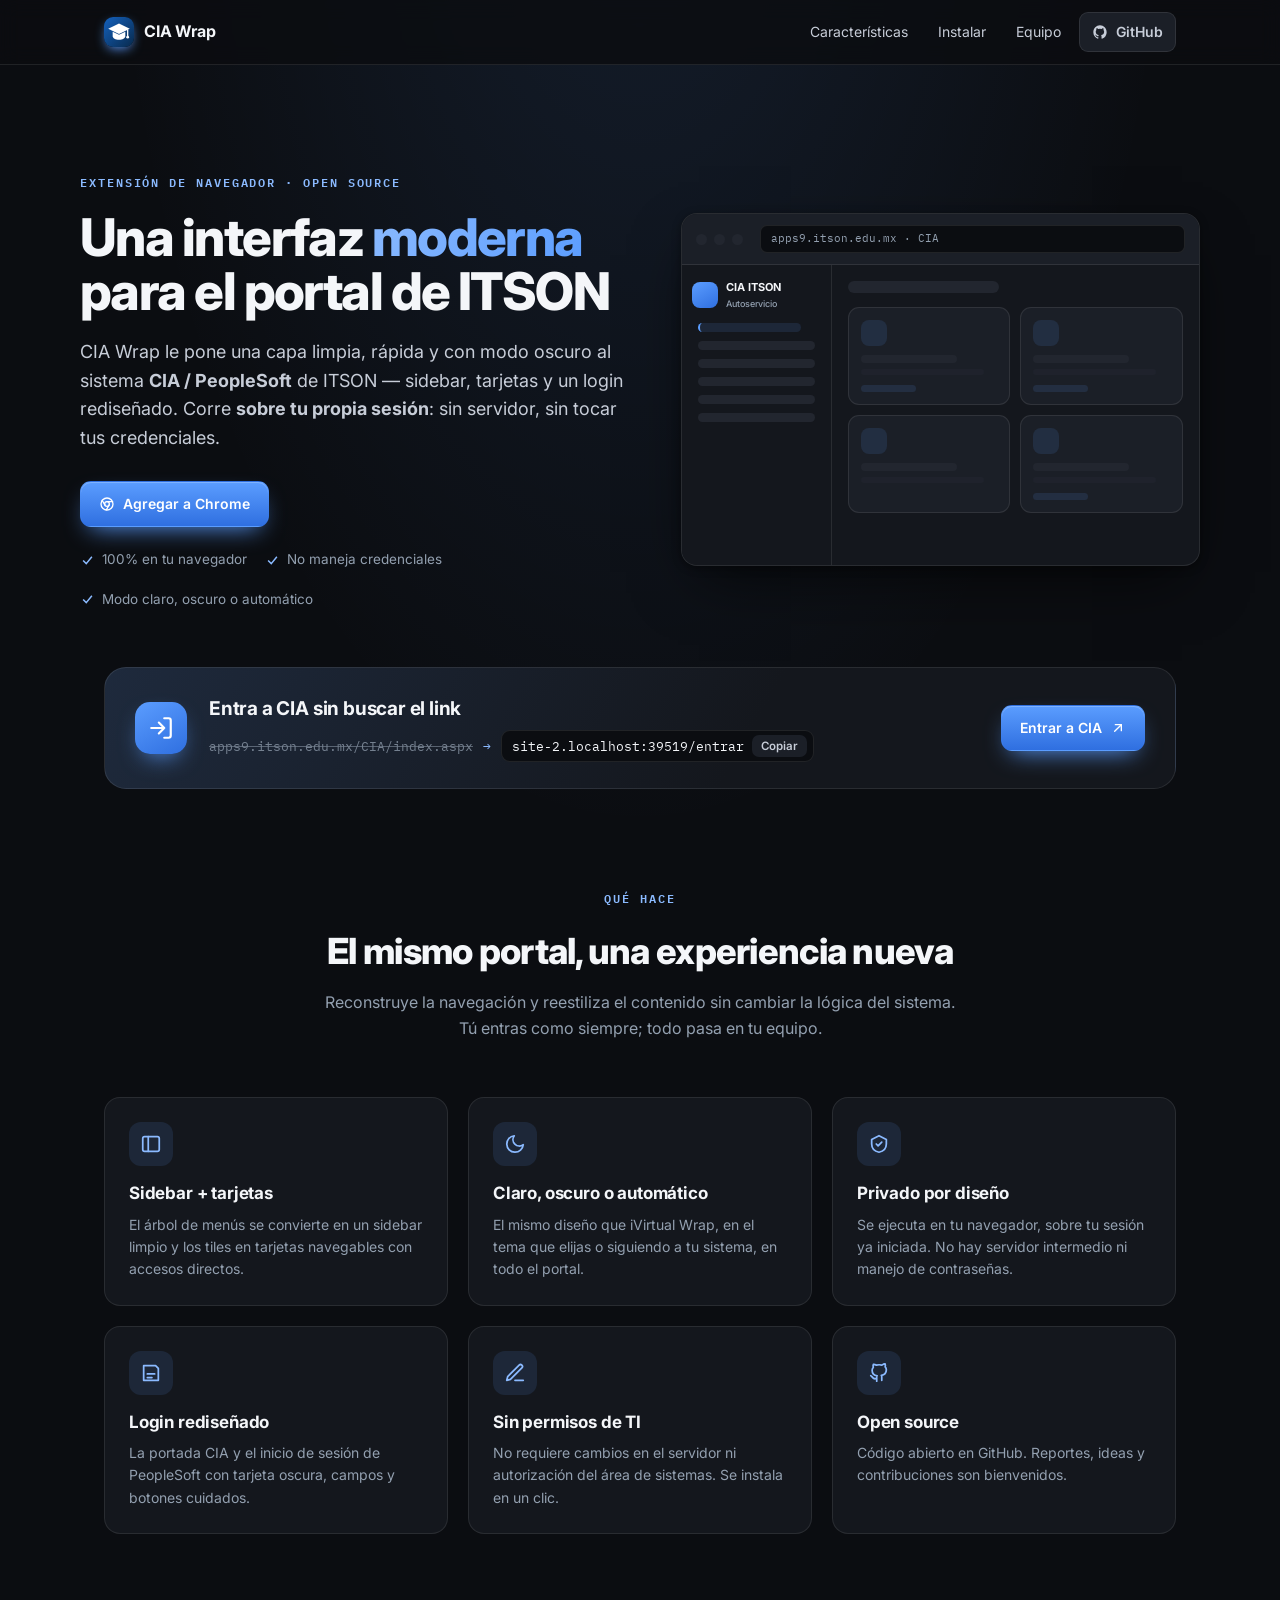
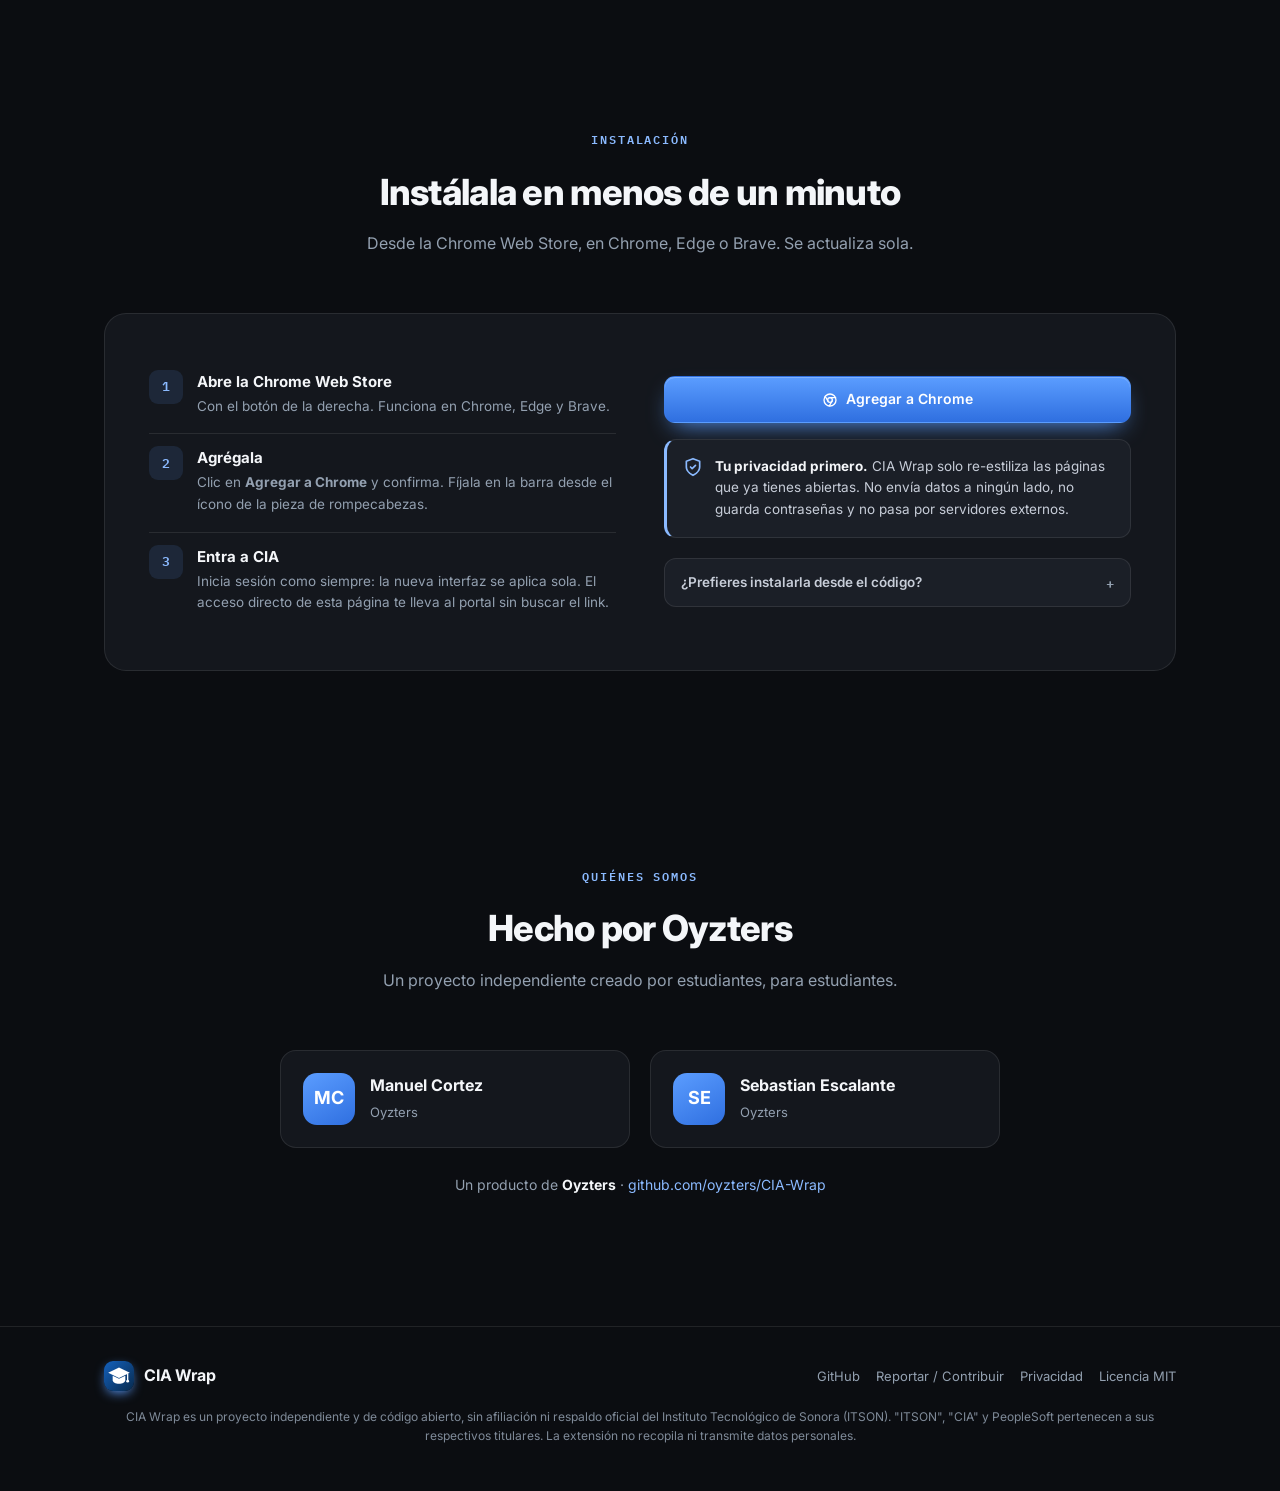
==== commit 2ebbdb35: "Landing: enlace directo a la ficha de la tienda y un solo botón al portal - STORE_ID con el ID de la" ====
--- a/index.html
+++ b/index.html
@@ -182,7 +182,6 @@
     .launch .acts .btn{flex:1; justify-content:center}
     .sec-head{margin-bottom:34px}
     .nav-links a:not(.btn){display:none}
-    .nav-links a.btn-ghost{display:none}   /* en móvil la barra deja solo "Entrar" */
     .foot{justify-content:center; text-align:center; gap:10px 18px}
     .foot .sp{display:none}
   }
@@ -205,7 +204,6 @@
       <a href="#features">Características</a>
       <a href="#install">Instalar</a>
       <a href="#team">Equipo</a>
-      <a class="btn btn-portal" data-portal href="https://apps9.itson.edu.mx/CIA/index.aspx" rel="noopener">Entrar a CIA <svg viewBox="0 0 24 24" fill="none" stroke="currentColor" stroke-width="2" stroke-linecap="round" stroke-linejoin="round"><path d="M7 17 17 7"/><path d="M8 7h9v9"/></svg></a>
       <a class="btn btn-ghost" href="https://github.com/oyzters/CIA-Wrap" target="_blank" rel="noopener"><svg viewBox="0 0 24 24" fill="currentColor"><path d="M12 2C6.5 2 2 6.6 2 12.3c0 4.5 2.9 8.3 6.8 9.7.5.1.7-.2.7-.5v-1.7c-2.8.6-3.4-1.4-3.4-1.4-.4-1.2-1.1-1.5-1.1-1.5-.9-.6.1-.6.1-.6 1 .1 1.5 1 1.5 1 .9 1.6 2.4 1.1 3 .9.1-.7.3-1.1.6-1.4-2.2-.3-4.6-1.1-4.6-5 0-1.1.4-2 1-2.7-.1-.3-.4-1.3.1-2.7 0 0 .8-.3 2.7 1a9.4 9.4 0 0 1 5 0c1.9-1.3 2.7-1 2.7-1 .5 1.4.2 2.4.1 2.7.6.7 1 1.6 1 2.7 0 3.9-2.3 4.7-4.6 5 .4.3.7.9.7 1.9v2.8c0 .3.2.6.7.5A10.3 10.3 0 0 0 22 12.3C22 6.6 17.5 2 12 2z"/></svg>GitHub</a>
     </nav>
   </div>
@@ -219,8 +217,7 @@
       <h1>Una interfaz <span class="g">moderna</span> para el portal de ITSON</h1>
       <p class="lead">CIA Wrap le pone una capa limpia, rápida y con modo oscuro al sistema <strong>CIA / PeopleSoft</strong> de ITSON — sidebar, tarjetas y un login rediseñado. Corre <strong>sobre tu propia sesión</strong>: sin servidor, sin tocar tus credenciales.</p>
       <div class="cta">
-        <a class="btn btn-primary" data-store href="https://chromewebstore.google.com/search/ITSON%20CIA%20Wrap" target="_blank" rel="noopener"><svg viewBox="0 0 24 24" fill="none" stroke="currentColor" stroke-width="2" stroke-linecap="round" stroke-linejoin="round"><circle cx="12" cy="12" r="9"/><circle cx="12" cy="12" r="3.5"/><path d="M12 8.5h8.5M8.97 13.75 4.7 6.4M15.03 13.75 10.8 21"/></svg>Agregar a Chrome</a>
-        <a class="btn btn-portal" data-portal href="https://apps9.itson.edu.mx/CIA/index.aspx" rel="noopener">Entrar a CIA <svg viewBox="0 0 24 24" fill="none" stroke="currentColor" stroke-width="2" stroke-linecap="round" stroke-linejoin="round"><path d="M7 17 17 7"/><path d="M8 7h9v9"/></svg></a>
+        <a class="btn btn-primary" data-store href="https://chromewebstore.google.com/detail/obaccdeeihlbiopdemngkebikkjohoni" target="_blank" rel="noopener"><svg viewBox="0 0 24 24" fill="none" stroke="currentColor" stroke-width="2" stroke-linecap="round" stroke-linejoin="round"><circle cx="12" cy="12" r="9"/><circle cx="12" cy="12" r="3.5"/><path d="M12 8.5h8.5M8.97 13.75 4.7 6.4M15.03 13.75 10.8 21"/></svg>Agregar a Chrome</a>
       </div>
       <div class="tags">
         <span><svg viewBox="0 0 24 24" fill="none" stroke="currentColor" stroke-width="2.4"><path d="m5 12 5 5 9-11"/></svg>100% en tu navegador</span>
@@ -292,8 +289,7 @@
         <div class="step"><div><h4>Entra a CIA</h4><p>Inicia sesión como siempre: la nueva interfaz se aplica sola. El acceso directo de esta página te lleva al portal sin buscar el link.</p></div></div>
       </div>
       <div class="aside">
-        <a class="btn btn-primary" data-store href="https://chromewebstore.google.com/search/ITSON%20CIA%20Wrap" target="_blank" rel="noopener" style="justify-content:center"><svg viewBox="0 0 24 24" fill="none" stroke="currentColor" stroke-width="2" stroke-linecap="round" stroke-linejoin="round"><circle cx="12" cy="12" r="9"/><circle cx="12" cy="12" r="3.5"/><path d="M12 8.5h8.5M8.97 13.75 4.7 6.4M15.03 13.75 10.8 21"/></svg>Agregar a Chrome</a>
-        <a class="btn btn-portal" data-portal href="https://apps9.itson.edu.mx/CIA/index.aspx" rel="noopener" style="justify-content:center">Entrar a CIA <svg viewBox="0 0 24 24" fill="none" stroke="currentColor" stroke-width="2" stroke-linecap="round" stroke-linejoin="round"><path d="M7 17 17 7"/><path d="M8 7h9v9"/></svg></a>
+        <a class="btn btn-primary" data-store href="https://chromewebstore.google.com/detail/obaccdeeihlbiopdemngkebikkjohoni" target="_blank" rel="noopener" style="justify-content:center"><svg viewBox="0 0 24 24" fill="none" stroke="currentColor" stroke-width="2" stroke-linecap="round" stroke-linejoin="round"><circle cx="12" cy="12" r="9"/><circle cx="12" cy="12" r="3.5"/><path d="M12 8.5h8.5M8.97 13.75 4.7 6.4M15.03 13.75 10.8 21"/></svg>Agregar a Chrome</a>
         <div class="note">
           <svg viewBox="0 0 24 24" fill="none" stroke="currentColor" stroke-width="2" stroke-linecap="round" stroke-linejoin="round"><path d="M12 22s8-4 8-10V5l-8-3-8 3v7c0 6 8 10 8 10z"/><path d="m9 12 2 2 4-4"/></svg>
           <p><b>Tu privacidad primero.</b> CIA Wrap solo re-estiliza las páginas que ya tienes abiertas. No envía datos a ningún lado, no guarda contraseñas y no pasa por servidores externos.</p>
@@ -345,7 +341,7 @@
      STORE_ID: el ID de la Chrome Web Store (32 letras, sale en la URL de la
      ficha). Mientras esté vacío, "Agregar a Chrome" abre la búsqueda de la
      tienda por nombre, que la encontrará en cuanto se publique. */
-  var STORE_ID = '';
+  var STORE_ID = 'obaccdeeihlbiopdemngkebikkjohoni';
   var STORE_URL = STORE_ID ? 'https://chromewebstore.google.com/detail/' + STORE_ID : 'https://chromewebstore.google.com/search/ITSON%20CIA%20Wrap';
   var PORTAL_URL = 'https://apps9.itson.edu.mx/CIA/index.aspx';
 
